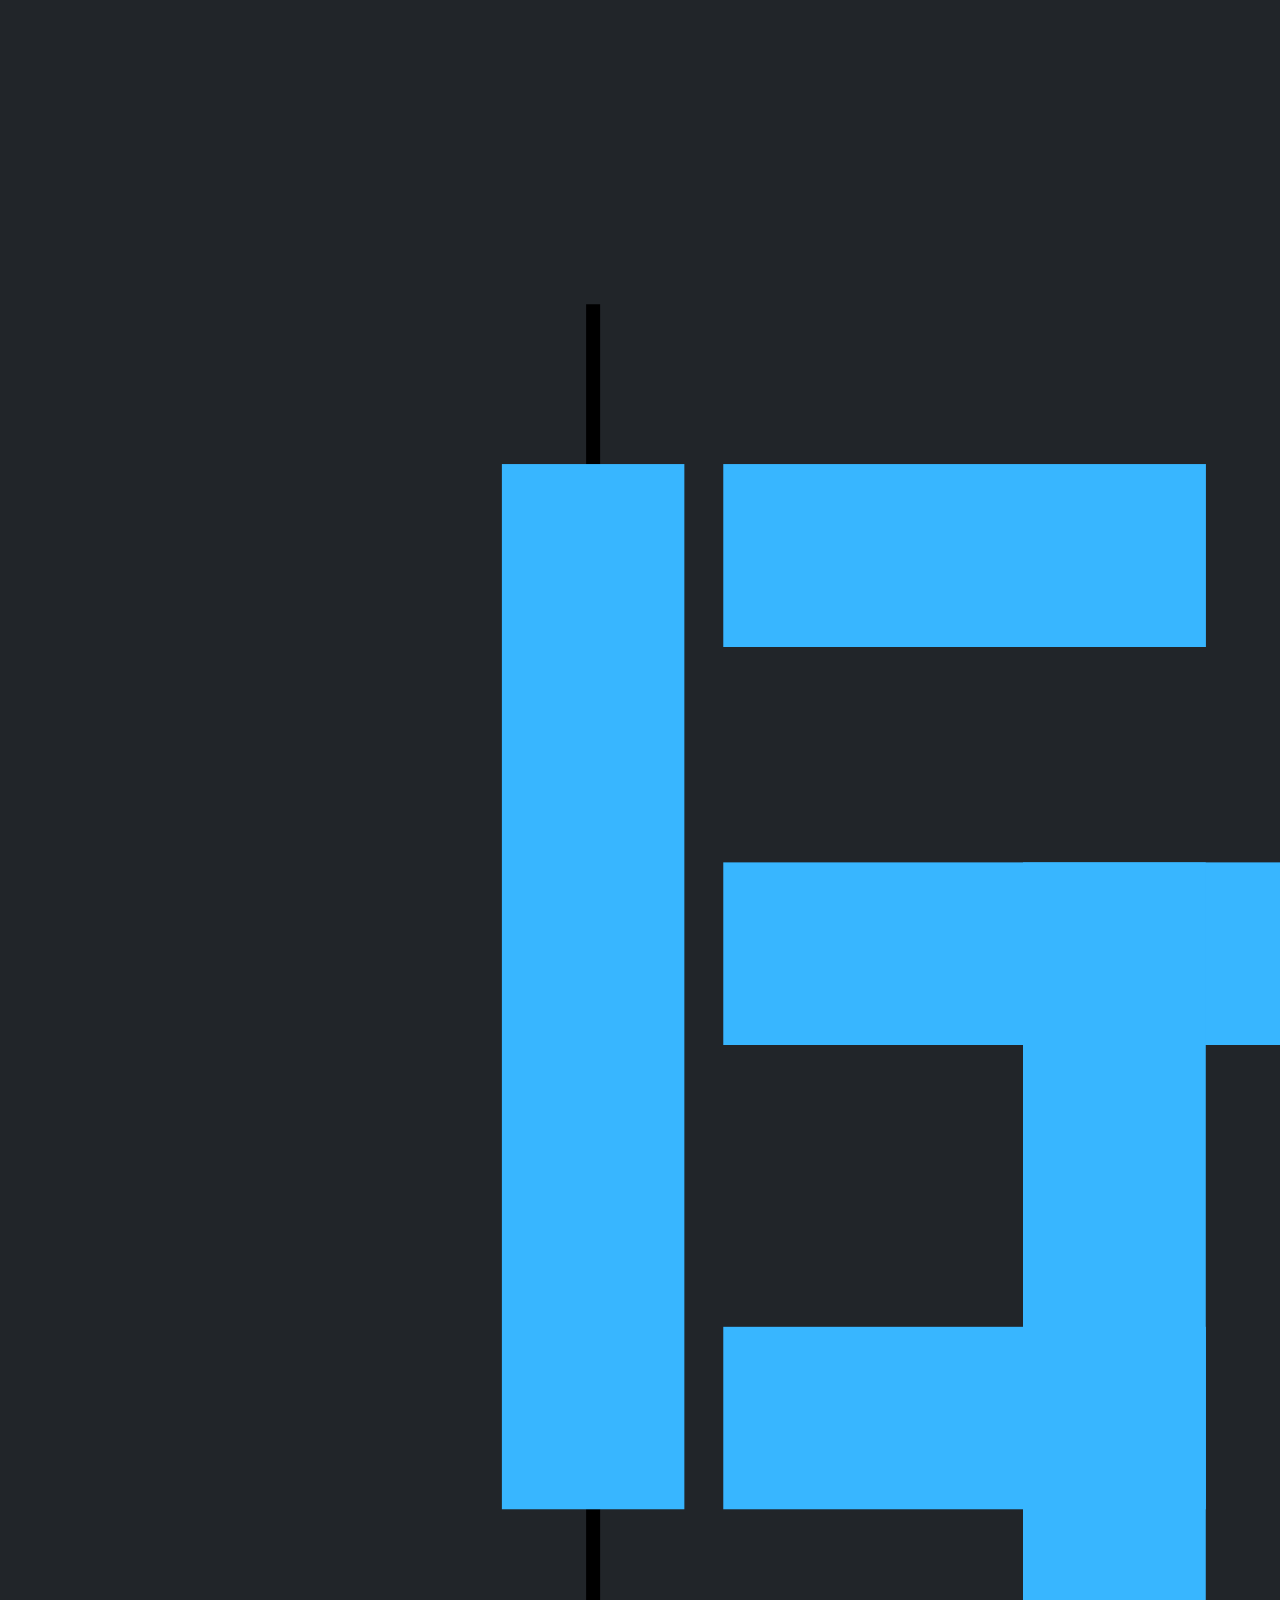
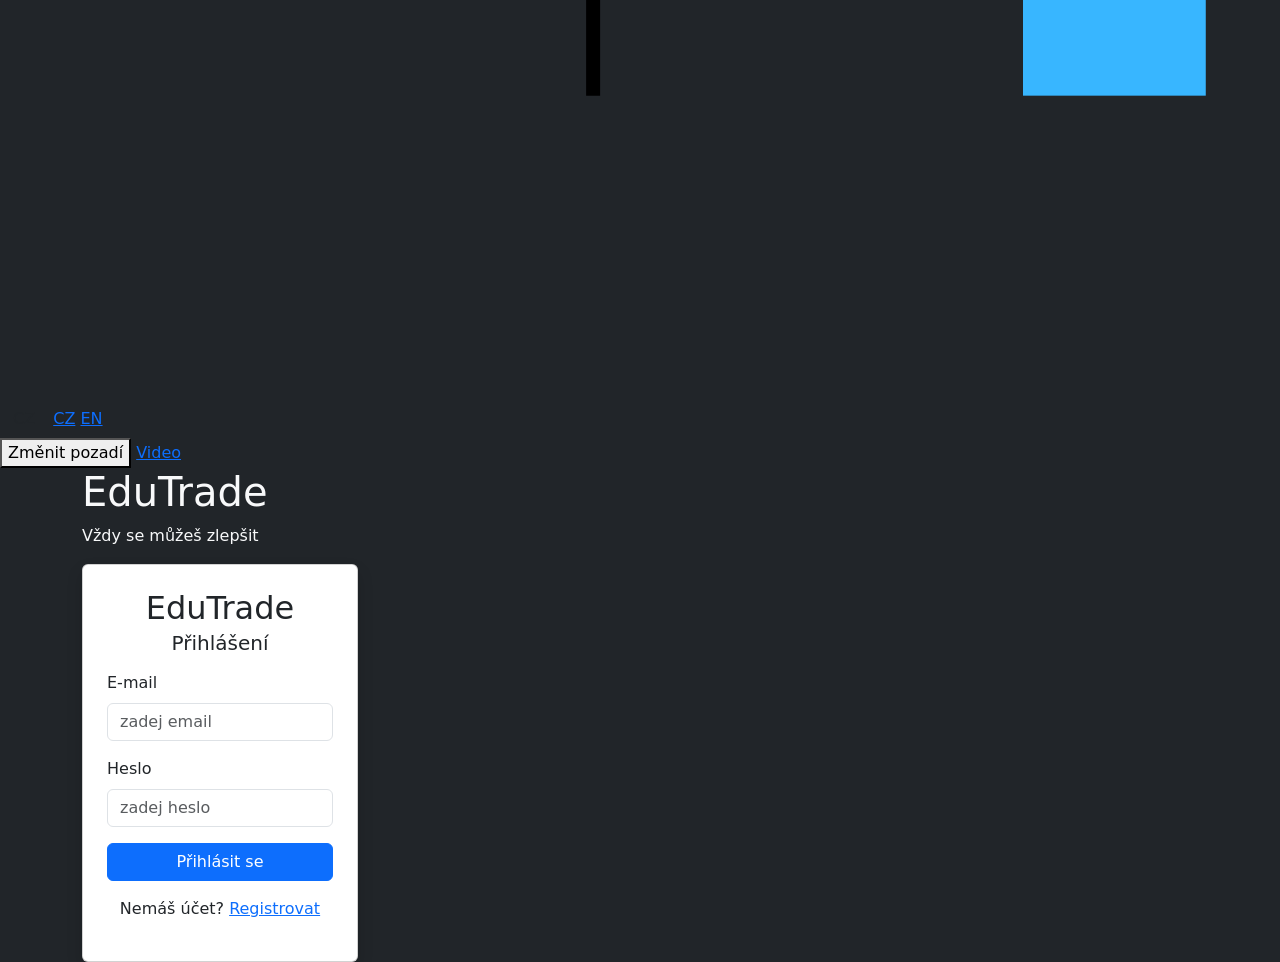
==== index.html @ ebcdc36a "Add files via upload" ====
﻿<!DOCTYPE html>
<html lang="en">
<head>
    <meta charset="UTF-8">
    <meta name="viewport" content="width=device-width, initial-scale=1.0">
    <title>EduTrade - Login</title>
    <link href="https://cdn.jsdelivr.net/npm/bootstrap@5.3.2/dist/css/bootstrap.min.css" rel="stylesheet">
    <link rel="stylesheet" href="css/style.css">
</head>
<body class="bg-dark text-light auth-page">
<div class="auth-brand">
    <img src="img/LOGO%20MP.png" alt="EduTrade logo">
</div>
<div class="auth-toolbar">
    <div class="auth-lang">
        <button type="button" class="btn lang-btn" id="active-lang">CZ</button>
        <a href="#" class="lang-item" data-lang="cz">CZ</a>
        <a href="#" class="lang-item" data-lang="en">EN</a>
    </div>
    <button type="button" class="auth-action-btn" id="authThemeToggle" data-i18n="auth-theme-btn">Změnit pozadí</button>
    <a href="about.html" class="auth-action-btn" data-i18n="auth-about-btn">Návod/Tutoriál</a>
</div>

<div class="auth-overlay"></div>
<div class="container auth-shell d-flex align-items-center">
    <div class="auth-layout">
        <div class="auth-copy">
            <h1 class="auth-hero-title" data-i18n="auth-hero-title">EduTrade</h1>
            <p class="auth-hero-subtitle" data-i18n="auth-hero-subtitle">Vždy se můžeš zlepšit</p>
        </div>

        <div class="card p-4 shadow auth-card" style="width: 100%; max-width: 430px;">
            <h2 class="text-center mb-1">EduTrade</h2>
            <h5 class="text-center mb-3" data-i18n="login-title">Login</h5>
            <form id="loginForm">
                <div class="mb-3">
                    <label for="email" class="form-label" data-i18n="email">Email</label>
                    <input type="email" class="form-control" id="email" data-i18n-placeholder="email-placeholder" placeholder="enter email" required>
                </div>
                <div class="mb-3">
                    <label for="password" class="form-label" data-i18n="password">Password</label>
                    <input type="password" class="form-control" id="password" data-i18n-placeholder="password-placeholder" placeholder="enter password" required>
                </div>
                <button type="submit" class="btn btn-primary w-100" data-i18n="login-btn">Sign in</button>
            </form>
            <p class="mt-3 text-center"><span data-i18n="no-account">No account?</span> <a href="register.html" data-i18n="register-link">Register</a></p>
        </div>
    </div>
</div>
<script src="js/script.js"></script>
<script src="js/auth.js"></script>
</body>
</html>
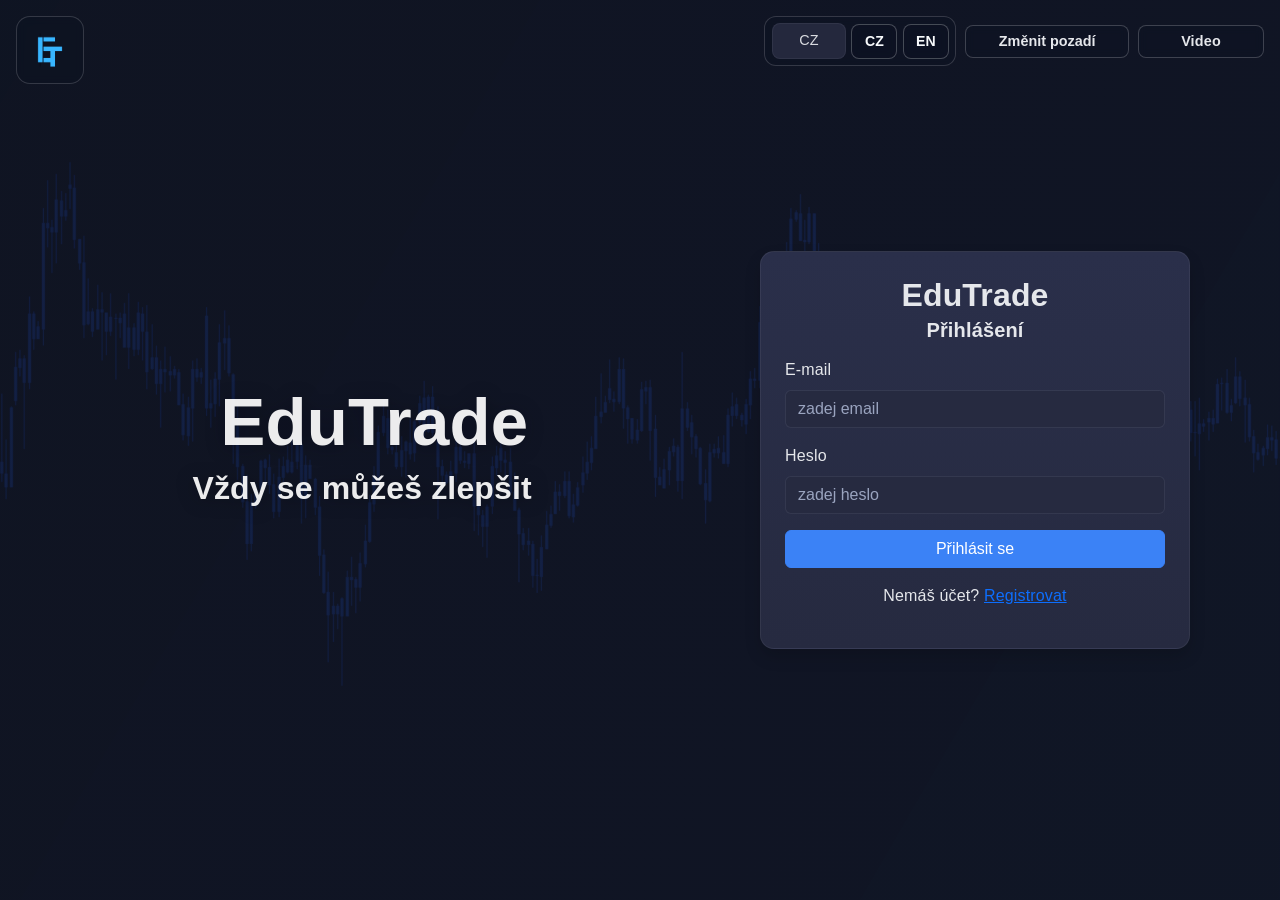
==== commit d251378b: "Update index.html" ====
--- a/index.html
+++ b/index.html
@@ -1,55 +1,55 @@
-﻿<!DOCTYPE html>
-<html lang="en">
-<head>
-    <meta charset="UTF-8">
-    <meta name="viewport" content="width=device-width, initial-scale=1.0">
-    <title>EduTrade - Login</title>
-    <link href="https://cdn.jsdelivr.net/npm/bootstrap@5.3.2/dist/css/bootstrap.min.css" rel="stylesheet">
-    <link rel="stylesheet" href="css/style.css">
-</head>
-<body class="bg-dark text-light auth-page">
-<div class="auth-brand">
-    <img src="img/LOGO%20MP.png" alt="EduTrade logo">
-</div>
-<div class="auth-toolbar">
-    <div class="auth-lang">
-        <button type="button" class="btn lang-btn" id="active-lang">CZ</button>
-        <a href="#" class="lang-item" data-lang="cz">CZ</a>
-        <a href="#" class="lang-item" data-lang="en">EN</a>
-    </div>
-    <button type="button" class="auth-action-btn" id="authThemeToggle" data-i18n="auth-theme-btn">Změnit pozadí</button>
-    <a href="about.html" class="auth-action-btn" data-i18n="auth-about-btn">Návod/Tutoriál</a>
-</div>
-
-<div class="auth-overlay"></div>
-<div class="container auth-shell d-flex align-items-center">
-    <div class="auth-layout">
-        <div class="auth-copy">
-            <h1 class="auth-hero-title" data-i18n="auth-hero-title">EduTrade</h1>
-            <p class="auth-hero-subtitle" data-i18n="auth-hero-subtitle">Vždy se můžeš zlepšit</p>
-        </div>
-
-        <div class="card p-4 shadow auth-card" style="width: 100%; max-width: 430px;">
-            <h2 class="text-center mb-1">EduTrade</h2>
-            <h5 class="text-center mb-3" data-i18n="login-title">Login</h5>
-            <form id="loginForm">
-                <div class="mb-3">
-                    <label for="email" class="form-label" data-i18n="email">Email</label>
-                    <input type="email" class="form-control" id="email" data-i18n-placeholder="email-placeholder" placeholder="enter email" required>
-                </div>
-                <div class="mb-3">
-                    <label for="password" class="form-label" data-i18n="password">Password</label>
-                    <input type="password" class="form-control" id="password" data-i18n-placeholder="password-placeholder" placeholder="enter password" required>
-                </div>
-                <button type="submit" class="btn btn-primary w-100" data-i18n="login-btn">Sign in</button>
-            </form>
-            <p class="mt-3 text-center"><span data-i18n="no-account">No account?</span> <a href="register.html" data-i18n="register-link">Register</a></p>
-        </div>
-    </div>
-</div>
-<script src="js/script.js"></script>
-<script src="js/auth.js"></script>
-</body>
+﻿<!DOCTYPE html>
+<html lang="en">
+<head>
+    <meta charset="UTF-8">
+    <meta name="viewport" content="width=device-width, initial-scale=1.0">
+    <title>EduTrade - Login</title>
+    <link href="https://cdn.jsdelivr.net/npm/bootstrap@5.3.2/dist/css/bootstrap.min.css" rel="stylesheet">
+    <link rel="stylesheet" href="CSS/style.css">
+</head>
+<body class="bg-dark text-light auth-page">
+<div class="auth-brand">
+    <img src="img/LOGO%20MP.png" alt="EduTrade logo">
+</div>
+<div class="auth-toolbar">
+    <div class="auth-lang">
+        <button type="button" class="btn lang-btn" id="active-lang">CZ</button>
+        <a href="#" class="lang-item" data-lang="cz">CZ</a>
+        <a href="#" class="lang-item" data-lang="en">EN</a>
+    </div>
+    <button type="button" class="auth-action-btn" id="authThemeToggle" data-i18n="auth-theme-btn">Změnit pozadí</button>
+    <a href="about.html" class="auth-action-btn" data-i18n="auth-about-btn">Návod/Tutoriál</a>
+</div>
+
+<div class="auth-overlay"></div>
+<div class="container auth-shell d-flex align-items-center">
+    <div class="auth-layout">
+        <div class="auth-copy">
+            <h1 class="auth-hero-title" data-i18n="auth-hero-title">EduTrade</h1>
+            <p class="auth-hero-subtitle" data-i18n="auth-hero-subtitle">Vždy se můžeš zlepšit</p>
+        </div>
+
+        <div class="card p-4 shadow auth-card" style="width: 100%; max-width: 430px;">
+            <h2 class="text-center mb-1">EduTrade</h2>
+            <h5 class="text-center mb-3" data-i18n="login-title">Login</h5>
+            <form id="loginForm">
+                <div class="mb-3">
+                    <label for="email" class="form-label" data-i18n="email">Email</label>
+                    <input type="email" class="form-control" id="email" data-i18n-placeholder="email-placeholder" placeholder="enter email" required>
+                </div>
+                <div class="mb-3">
+                    <label for="password" class="form-label" data-i18n="password">Password</label>
+                    <input type="password" class="form-control" id="password" data-i18n-placeholder="password-placeholder" placeholder="enter password" required>
+                </div>
+                <button type="submit" class="btn btn-primary w-100" data-i18n="login-btn">Sign in</button>
+            </form>
+            <p class="mt-3 text-center"><span data-i18n="no-account">No account?</span> <a href="register.html" data-i18n="register-link">Register</a></p>
+        </div>
+    </div>
+</div>
+<script src="js/script.js"></script>
+<script src="js/auth.js"></script>
+</body>
 </html>
 
 
--- a/CSS/style.css
+++ b/CSS/style.css
@@ -0,0 +1,1509 @@
+﻿@import url("https://fonts.googleapis.com/css2?family=Inter:wght@400;500;600;700;800&display=swap");
+
+:root {
+    --nav-width: 220px;
+    --header-height: 3rem;
+
+    --bg-main: #181a27;
+    --bg-soft: #22253a;
+    --bg-card: #262a40;
+
+    --border: rgba(255,255,255,0.06);
+
+    --text: #e5e7eb;
+    --muted: #9aa4bf;
+
+    --primary: #3b82f6;
+    --success: #22c55e;
+    --danger: #ef4444;
+}
+
+
+body {
+    font-family: "Inter", "Segoe UI", Roboto, sans-serif;
+    font-variant-numeric: tabular-nums;
+    font-feature-settings: "tnum" 1, "lnum" 1;
+    letter-spacing: 0.01em;
+}
+
+h1, h2, h3, h4, h5, h6 {
+    font-weight: 700;
+}
+
+input, select, button, textarea {
+    font: inherit;
+    font-variant-numeric: tabular-nums;
+}
+
+body.bg-dark {
+    background: linear-gradient(180deg, var(--bg-main), var(--bg-soft)) !important;
+    color: var(--text);
+    min-height: 100vh;
+}
+
+
+.header {
+    position: fixed;
+    top: 0;
+    left: 0;
+    width: 100%;
+    height: var(--header-height);
+    display: flex;
+    justify-content: space-between;
+    align-items: center;
+    padding: 0 1rem;
+    background-color: var(--bg-card);
+    z-index: 101;
+    transition: 0.3s;
+}
+
+.header_toggle {
+    color: var(--primary);
+    font-size: 1.5rem;
+    cursor: pointer;
+}
+
+.header_right {
+    display: flex;
+    align-items: center;
+    gap: 10px;
+}
+
+
+.l-navbar {
+    position: fixed;
+    top: var(--header-height);
+    left: -220px;
+    width: var(--nav-width);
+    height: calc(100vh - var(--header-height));
+    background-color: var(--bg-main);
+    padding: 1rem;
+    overflow-y: auto;
+    transition: 0.5s;
+    z-index: 100;
+}
+
+.sidebarshow {
+    left: 0;
+}
+
+
+#body-pd {
+    margin-top: var(--header-height);
+    transition: 0.5s;
+}
+
+.body-pd {
+    padding-left: calc(var(--nav-width) + 1rem);
+}
+
+
+.nav {
+    height: 100%;
+    display: flex;
+    flex-direction: column;
+    justify-content: space-between;
+}
+
+.nav_logo {
+    text-decoration: none;
+    color: var(--muted);
+    display: flex;
+    align-items: center;
+    gap: 8px;
+    padding: 0.5rem 0.55rem;
+    border-radius: 8px;
+    font-weight: bold;
+    font-size: 1.2rem;
+    margin-bottom: 1rem;
+}
+
+.nav_link {
+    text-decoration: none;
+    color: var(--muted);
+    display: flex;
+    align-items: center;
+    gap: 10px;
+    padding: 0.5rem 1rem;
+    border-radius: 8px;
+    transition: all 0.25s ease;
+}
+
+.nav_link:hover {
+    background: rgba(59,130,246,0.15);
+    color: var(--primary);
+}
+
+.nav_link.active {
+    background: rgba(59,130,246,0.18);
+    color: var(--primary);
+}
+
+.nav_icon {
+    font-size: 1.25rem;
+}
+
+
+.card {
+    background: linear-gradient(180deg, #2a2f4a, var(--bg-card));
+    border: 1px solid var(--border);
+    border-radius: 14px;
+    color: var(--text);
+    box-shadow:
+        0 10px 30px rgba(0,0,0,0.35),
+        inset 0 1px 0 rgba(255,255,255,0.04);
+}
+
+.stat-card {
+    padding: 22px;
+    text-align: left;
+}
+
+.stat-card h6 {
+    color: var(--muted);
+    font-size: 13px;
+    letter-spacing: 0.5px;
+    text-transform: uppercase;
+}
+
+.stat-card h4 {
+    margin-top: 4px;
+    font-weight: 600;
+}
+
+.section-card {
+    padding: 22px;
+}
+
+
+.table {
+    margin-bottom: 0;
+    border-collapse: separate;
+    border-spacing: 0 10px;
+    background: transparent !important;
+}
+
+.table-dark {
+    background: transparent !important;
+    color: var(--text);
+}
+
+
+.table thead th {
+    background: transparent !important;
+    border: none;
+    color: var(--muted);
+    font-size: 12px;
+    text-transform: uppercase;
+    letter-spacing: 0.6px;
+    padding: 6px 14px;
+}
+
+
+.table tbody tr {
+    background: rgba(255, 255, 255, 0.035) !important;
+    transition: 0.25s ease;
+    color: inherit;
+}
+
+.table tbody tr:hover {
+    background: rgba(59, 130, 246, 0.1) !important;
+    transform: translateY(-1px);
+}
+
+
+.table tbody td {
+    border: none !important;
+    padding: 14px;
+    font-size: 14px;
+    background: transparent !important;
+    vertical-align: middle;
+}
+
+
+.table tbody tr td:first-child {
+    border-top-left-radius: 10px;
+    border-bottom-left-radius: 10px;
+}
+
+.table tbody tr td:last-child {
+    border-top-right-radius: 10px;
+    border-bottom-right-radius: 10px;
+}
+
+
+.text-success {
+    color: var(--success) !important;
+    font-weight: 600;
+}
+
+.text-danger {
+    color: var(--danger) !important;
+    font-weight: 600;
+}
+
+
+
+.btn-user {
+    background: var(--bg-card);
+    color: var(--text);
+    border: 1px solid var(--border);
+    width: 160px;
+    display: flex;
+    align-items: center;
+    justify-content: center;
+    gap: 8px;
+    padding: 6px 10px;
+    font-size: 14px;
+    border-radius: 8px;
+    transition: 0.3s;
+}
+
+.btn-user img {
+    width: 28px;
+    height: 28px;
+    object-fit: cover;
+    border-radius: 50%;
+}
+
+.btn-user:hover,
+.btn-user:focus {
+    background: rgba(59,130,246,0.15);
+    color: var(--primary);
+    box-shadow: none;
+}
+
+
+.dropdown-menu {
+    background: var(--bg-card) !important;
+    border: 1px solid var(--border);
+    border-radius: 8px;
+    width: 160px !important;
+    padding: 0;
+    margin-top: 0.2rem;
+}
+
+.dropdown-item {
+    color: var(--text);
+    background: transparent;
+    text-align: center;
+    padding: 10px;
+    font-size: 14px;
+    display: flex;
+    justify-content: center;
+    align-items: center;
+    gap: 6px;
+}
+
+.dropdown-item:hover {
+    background: rgba(59,130,246,0.15);
+    color: var(--primary);
+}
+
+.dropdown-divider {
+    border-top: 1px solid var(--border);
+    margin: 0;
+}
+
+
+.lang-switch {
+    display: flex;
+    align-items: center;
+}
+
+.lang-btn {
+    background: var(--bg-card);
+    color: var(--text);
+    border: 1px solid var(--border);
+    border-radius: 8px;
+    padding: 6px 10px;
+    display: flex;
+    align-items: center;
+    gap: 6px;
+    font-size: 14px;
+    transition: 0.3s;
+}
+
+.lang-btn img,
+.lang-item img {
+    width: 22px;
+    height: 14px;
+    object-fit: cover;
+    border-radius: 2px;
+}
+
+
+.calendar-card {
+    background: linear-gradient(180deg, #2a2f4a, var(--bg-card));
+    border: 1px solid var(--border);
+    border-radius: 14px;
+    padding: 22px;
+    color: var(--text);
+    box-shadow:
+        0 10px 30px rgba(0,0,0,0.35),
+        inset 0 1px 0 rgba(255,255,255,0.04);
+}
+
+
+.calendar-header {
+    display: flex;
+    align-items: center;
+    justify-content: space-between;
+    gap: 12px;
+    margin-bottom: 14px;
+}
+
+.calendar-title {
+    font-size: 16px;
+    font-weight: 700;
+    letter-spacing: 0.3px;
+    margin: 0;
+    color: var(--text);
+}
+
+
+.calendar-nav {
+    display: flex;
+    gap: 8px;
+}
+
+.cal-btn {
+    width: 44px;
+    height: 44px;
+    border-radius: 10px;
+    border: 1px solid var(--border);
+    background: rgba(255,255,255,0.03);
+    color: var(--text);
+    display: grid;
+    place-items: center;
+    cursor: pointer;
+    transition: 0.25s ease;
+}
+
+.cal-btn:hover {
+    background: rgba(59,130,246,0.15);
+    color: var(--primary);
+    transform: translateY(-1px);
+}
+
+
+.calendar-weekdays {
+    display: grid;
+    grid-template-columns: repeat(7, 1fr);
+    gap: 10px;
+    margin-bottom: 10px;
+    font-size: 12px;
+    letter-spacing: 0.6px;
+    text-transform: uppercase;
+    color: var(--muted);
+}
+
+.calendar-weekdays div {
+    text-align: center;
+    padding: 6px 0;
+}
+
+
+.calendar-grid {
+    display: grid;
+    grid-template-columns: repeat(7, 1fr);
+    gap: 10px;
+}
+
+.cal-day {
+    min-height: 88px;
+    border-radius: 12px;
+    border: 1px solid var(--border);
+    background: rgba(255,255,255,0.035);
+    padding: 12px 10px 10px;
+    position: relative;
+    overflow: hidden;
+    transition: 0.25s ease;
+    display: flex;
+    flex-direction: column;
+    align-items: center;
+    justify-content: center;
+}
+
+.cal-day:hover {
+    background: rgba(59,130,246,0.10);
+    transform: translateY(-1px);
+}
+
+.cal-day.empty {
+    opacity: 0.20;
+}
+
+
+.cal-day-number {
+    position: absolute;
+    left: 10px;
+    top: 8px;
+    font-size: 12px;
+    font-weight: 700;
+    color: var(--text);
+    opacity: 0.92;
+}
+
+
+.cal-day-value {
+    margin-top: 8px;
+    font-size: 18px;
+    font-weight: 800;
+    letter-spacing: 0.2px;
+    text-align: center;
+    line-height: 1.1;
+}
+
+
+.cal-profit .cal-day-value {
+    color: #22c55e !important;
+    text-shadow: 0 0 12px rgba(34,197,94,0.22);
+}
+
+.cal-loss .cal-day-value {
+    color: #ef4444 !important;
+    text-shadow: 0 0 12px rgba(239,68,68,0.22);
+}
+
+.cal-payout .cal-day-value {
+    color: #3b82f6 !important;
+    text-shadow: 0 0 12px rgba(59,130,246,0.22);
+}
+
+
+.cal-today {
+    border: 1px solid rgba(59,130,246,0.45);
+    box-shadow: 0 0 0 2px rgba(59,130,246,0.18);
+}
+
+
+body.light-mode {
+    --bg-main: #f3f4f6;
+    --bg-soft: #ffffff;
+    --bg-card: #ffffff;
+    --border: rgba(0,0,0,0.12);
+    --text: #1f2937;
+    --muted: #6b7280;
+    --primary: #2563eb;
+    background: #f3f4f6 !important;
+    color: #1f2937 !important;
+}
+
+
+body.light-mode .card, 
+body.light-mode .calendar-card, 
+body.light-mode .soft-card {
+    background: #ffffff !important;
+    box-shadow: 0 4px 20px rgba(0,0,0,0.06) !important;
+    color: #1f2937 !important;
+    border: 1px solid rgba(0,0,0,0.08) !important;
+}
+
+
+body.light-mode .header,
+body.light-mode .l-navbar {
+    background-color: #ffffff !important;
+    border-bottom: 1px solid rgba(0,0,0,0.08);
+    border-right: 1px solid rgba(0,0,0,0.08);
+}
+
+
+body.light-mode .nav_link, 
+body.light-mode .nav_logo,
+body.light-mode .header_toggle,
+body.light-mode .btn-user,
+body.light-mode .lang-btn {
+    color: #374151 !important;
+}
+
+body.light-mode .btn-soft,
+body.light-mode button.pill-btn,
+body.light-mode .btn-outline-danger {
+    color: #1f2937 !important; 
+    background-color: rgba(0,0,0,0.05) !important;
+    border: 1px solid rgba(0,0,0,0.1) !important;
+}
+
+body.light-mode .btn-soft:hover {
+    background-color: rgba(0,0,0,0.1) !important;
+}
+
+body.light-mode .soft-input, 
+body.light-mode .form-control {
+    background-color: #f9fafb !important;
+    color: #1f2937 !important;
+    border: 1px solid #d1d5db !important;
+}
+
+
+body.light-mode .setting-title,
+body.light-mode .soft-label,
+body.light-mode .setting-sub,
+body.light-mode .muted-small,
+body.light-mode h2,
+body.light-mode h5 {
+    color: #1f2937 !important;
+}
+
+body.light-mode .setting-icon {
+    background-color: #f3f4f6 !important;
+    color: #2563eb !important;
+    border: 1px solid rgba(0,0,0,0.05) !important;
+}
+
+
+body.light-mode .dropdown-menu {
+    background-color: #ffffff !important;
+    box-shadow: 0 10px 25px rgba(0,0,0,0.1) !important;
+}
+
+body.light-mode .dropdown-item {
+    color: #1f2937 !important;
+}
+
+
+body.light-mode .soft-divider,
+body.light-mode .dropdown-divider {
+    border-top: 1px solid rgba(0,0,0,0.08) !important;
+}
+
+
+body.light-mode .table tbody tr {
+    background: #ffffff !important;
+    color: #1f2937 !important;
+    border: 1px solid rgba(0,0,0,0.05);
+}
+
+body.bg-dark .form-control,
+body.bg-dark .form-select,
+body.bg-dark .sidebar {
+    background-color: var(--bg-card);
+    color: var(--text);
+    border-color: var(--border);
+}
+
+body.bg-dark .form-control::placeholder {
+    color: var(--muted);
+}
+
+body.light-mode .sidebar {
+    background: #ffffff !important;
+    border-right: 1px solid rgba(0,0,0,0.08) !important;
+}
+
+body.bg-dark .sidebar .nav-link {
+    color: var(--muted);
+}
+
+body.bg-dark .sidebar .nav-link.active,
+body.bg-dark .sidebar .nav-link:hover {
+    color: var(--primary);
+}
+
+body.light-mode .sidebar .nav-link {
+    color: #374151;
+}
+
+body.light-mode .sidebar .nav-link.active,
+body.light-mode .sidebar .nav-link:hover {
+    color: #2563eb;
+}
+
+.btn-primary {
+    background-color: var(--primary);
+    border-color: var(--primary);
+}
+
+.btn-primary:hover,
+.btn-primary:focus {
+    background-color: #2563eb;
+    border-color: #2563eb;
+}
+
+.btn-sync {
+    border: 1px solid var(--primary);
+    background: rgba(59,130,246,0.18);
+    color: #dbeafe;
+    border-radius: 10px;
+    padding: 8px 12px;
+    font-weight: 600;
+}
+
+.btn-sync:hover {
+    background: rgba(59,130,246,0.28);
+}
+
+body.light-mode .btn-sync {
+    background: rgba(37,99,235,0.1);
+    color: #1d4ed8;
+    border-color: #3b82f6;
+}
+
+.muted {
+    color: var(--muted) !important;
+}
+
+
+body.bg-dark .btn-soft {
+    background: rgba(59,130,246,0.22);
+    border: 1px solid rgba(59,130,246,0.6);
+    color: #dbeafe;
+}
+
+body.bg-dark .btn-soft:hover {
+    background: rgba(59,130,246,0.32);
+    color: #eff6ff;
+}
+
+
+.stats-topbar {
+    display: flex;
+    justify-content: space-between;
+    align-items: center;
+    gap: 14px;
+    flex-wrap: wrap;
+}
+
+.stats-topbar h2 {
+    margin: 0;
+}
+
+.stats-range {
+    font-size: 0.92rem;
+    color: var(--muted) !important;
+    margin-top: 4px;
+}
+
+.stats-grid {
+    display: grid;
+    grid-template-columns: repeat(4, minmax(150px, 1fr));
+    gap: 12px;
+}
+
+.stat-box {
+    background: rgba(255,255,255,0.04);
+    border: 1px solid var(--border);
+    border-radius: 12px;
+    padding: 14px;
+}
+
+.stat-box .label {
+    color: var(--muted);
+    font-size: 0.8rem;
+    text-transform: uppercase;
+    letter-spacing: 0.5px;
+}
+
+.stat-box .value {
+    margin: 8px 0 0;
+    font-size: 1.05rem;
+    font-weight: 700;
+    color: var(--text);
+}
+
+@media (max-width: 992px) {
+    .stats-grid {
+        grid-template-columns: repeat(2, minmax(150px, 1fr));
+    }
+}
+
+@media (max-width: 576px) {
+    .stats-grid {
+        grid-template-columns: 1fr;
+    }
+}
+
+
+.table {
+    color: var(--text) !important;
+    --bs-table-color: var(--text);
+    --bs-table-bg: transparent;
+    --bs-table-border-color: transparent;
+}
+
+.table thead th,
+.table tbody td {
+    color: var(--text) !important;
+}
+
+.table tbody tr {
+    border: 1px solid rgba(255,255,255,0.12);
+}
+
+body.light-mode .table tbody tr {
+    border: 1px solid rgba(15,23,42,0.14) !important;
+    box-shadow: 0 1px 0 rgba(15,23,42,0.04);
+}
+
+body.light-mode .stat-box {
+    background: #ffffff;
+    border: 1px solid rgba(15,23,42,0.12);
+}
+
+.info-tip {
+    margin-left: 6px;
+    font-size: 0.9rem;
+    color: var(--muted);
+    cursor: help;
+    vertical-align: middle;
+}
+
+.info-tip:hover {
+    color: var(--primary);
+}
+
+.cal-day-badge {
+    position: absolute;
+    right: 8px;
+    top: 8px;
+    font-size: 10px;
+    font-weight: 700;
+    color: var(--text);
+    background: rgba(59,130,246,0.22);
+    border: 1px solid rgba(59,130,246,0.4);
+    border-radius: 999px;
+    padding: 2px 7px;
+}
+
+.cal-day-dot {
+    position: absolute;
+    left: 10px;
+    bottom: 10px;
+    width: 7px;
+    height: 7px;
+    border-radius: 50%;
+    background: currentColor;
+    opacity: 0.85;
+}
+
+.cal-heat-1 { box-shadow: inset 0 0 0 1px rgba(59,130,246,0.18); }
+.cal-heat-2 { box-shadow: inset 0 0 0 1px rgba(59,130,246,0.28), 0 8px 18px rgba(59,130,246,0.12); }
+.cal-heat-3 { box-shadow: inset 0 0 0 1px rgba(59,130,246,0.42), 0 10px 22px rgba(59,130,246,0.2); }
+
+.cal-profit .cal-day-dot { color: var(--success); }
+.cal-loss .cal-day-dot { color: var(--danger); }
+.cal-payout .cal-day-dot { color: var(--primary); }
+
+body.light-mode .cal-day-badge {
+    background: rgba(37,99,235,0.12);
+    border-color: rgba(37,99,235,0.28);
+    color: #1d4ed8;
+}
+
+
+
+
+.trade-side {
+    display: inline-flex;
+    align-items: center;
+    gap: 4px;
+    padding: 3px 9px;
+    border-radius: 999px;
+    font-size: 12px;
+    font-weight: 700;
+    letter-spacing: 0.2px;
+}
+
+.trade-side-long {
+    color: #059669;
+    background: rgba(16,185,129,0.16);
+    border: 1px solid rgba(16,185,129,0.36);
+}
+
+.trade-side-short {
+    color: #e11d48;
+    background: rgba(244,63,94,0.15);
+    border: 1px solid rgba(244,63,94,0.36);
+}
+
+.trade-pl { display: inline-flex; justify-content: center; align-items: center; min-width: 92px; text-align: center; font-weight: 800; letter-spacing: 0.25px; font-variant-numeric: tabular-nums; }
+
+.trade-pl-win { color: #22c55e !important; background: rgba(34,197,94,0.14); border: 1px solid rgba(34,197,94,0.34); border-radius: 8px; padding: 3px 8px; text-shadow: 0 0 10px rgba(34,197,94,0.2); }
+.trade-pl-loss { color: #ef4444 !important; background: rgba(239,68,68,0.14); border: 1px solid rgba(239,68,68,0.34); border-radius: 8px; padding: 3px 8px; text-shadow: 0 0 10px rgba(239,68,68,0.2); }
+
+.trade-row-win {
+    box-shadow: inset 3px 0 0 rgba(34,197,94,0.7);
+}
+
+.trade-row-loss {
+    box-shadow: inset 3px 0 0 rgba(239,68,68,0.7);
+}
+
+body.light-mode .trade-side-long {
+    color: #166534;
+    background: rgba(34,197,94,0.14);
+}
+
+body.light-mode .trade-side-short {
+    color: #991b1b;
+    background: rgba(239,68,68,0.13);
+}
+
+.closed-table-wrap {
+    width: 100%;
+    overflow-x: auto;
+    -webkit-overflow-scrolling: touch;
+}
+
+.closed-table-wrap table {
+    width: 100%;
+}
+
+@media (max-width: 992px) {
+    .l-navbar {
+        width: min(82vw, 280px);
+        left: min(-82vw, -280px);
+    }
+
+    .body-pd {
+        padding-left: 0 !important;
+    }
+
+    #body-pd {
+        padding: 1rem !important;
+    }
+
+    .header {
+        padding: 0 0.75rem;
+    }
+
+    .header_right {
+        gap: 8px;
+        flex-wrap: wrap;
+        justify-content: flex-end;
+    }
+
+    .header_right .btn-group {
+        width: auto !important;
+    }
+
+    .btn-user {
+        width: auto;
+        min-width: 130px;
+    }
+
+    .lang-btn {
+        min-width: 76px;
+        justify-content: center;
+    }
+
+    .stat-card,
+    .section-card {
+        padding: 16px;
+    }
+
+    .setting-row {
+        flex-direction: column;
+        align-items: flex-start;
+        gap: 12px;
+    }
+
+    .setting-left {
+        width: 100%;
+    }
+
+    .setting-row > select,
+    .setting-row > .form-check,
+    .setting-row > .btn {
+        width: 100%;
+        max-width: 100% !important;
+    }
+
+    .settings-wrap {
+        padding: 0 0.2rem;
+    }
+
+    .trade-pl {
+        min-width: 80px;
+    }
+
+    .closed-table-wrap table {
+        min-width: 860px;
+    }
+}
+
+@media (max-width: 768px) {
+    #body-pd {
+        margin-top: calc(var(--header-height) + 6px);
+        padding: 0.9rem !important;
+    }
+
+    .header {
+        height: auto;
+        min-height: var(--header-height);
+        padding: 0.5rem 0.75rem;
+    }
+
+    .header_right {
+        width: 100%;
+        justify-content: flex-end;
+    }
+
+    .calendar-grid {
+        gap: 6px;
+    }
+
+    .cal-day {
+        min-height: 74px;
+        padding: 10px 8px 8px;
+    }
+
+    .cal-day-value {
+        font-size: 16px;
+    }
+
+    .cal-day-badge {
+        font-size: 9px;
+        padding: 2px 6px;
+    }
+
+    .table thead th,
+    .table tbody td {
+        padding: 10px 8px;
+        font-size: 12px;
+    }
+
+    .stats-grid {
+        grid-template-columns: repeat(2, minmax(130px, 1fr));
+    }
+}
+
+@media (max-width: 576px) {
+    #body-pd {
+        padding: 0.75rem !important;
+    }
+
+    .row.text-center > [class*='col-'] {
+        margin-bottom: 0.75rem;
+    }
+
+    .btn-user {
+        font-size: 13px;
+        padding: 5px 8px;
+        min-width: 118px;
+    }
+
+    .lang-btn {
+        font-size: 13px;
+        padding: 5px 8px;
+    }
+
+    .calendar-weekdays {
+        gap: 4px;
+        font-size: 11px;
+    }
+
+    .cal-day {
+        min-height: 68px;
+        border-radius: 10px;
+    }
+
+    .cal-day-number {
+        font-size: 11px;
+    }
+
+    .cal-day-value {
+        font-size: 14px;
+    }
+
+    .stats-grid {
+        grid-template-columns: 1fr;
+    }
+
+    .closed-table-wrap table {
+        min-width: 760px;
+    }
+
+    .trade-pl {
+        min-width: 72px;
+    }
+}
+
+@media (max-width: 992px) {
+    .l-navbar.sidebarshow {
+        left: 0 !important;
+    }
+}
+
+.nav_logo-img {
+    width: 56px;
+    height: 56px;
+    object-fit: contain;
+    border-radius: 8px;
+    transform: translateY(2px);
+}
+
+@media (max-width: 576px) {
+    .nav_logo-img {
+    width: 56px;
+    height: 56px;
+    object-fit: contain;
+    border-radius: 8px;
+    transform: translateY(2px);
+}
+}
+
+
+
+.auth-logo { width: 72px; height: 72px; object-fit: contain; border-radius: 12px; display: block; margin: 0 auto 10px; }
+@media (max-width: 576px) { .auth-logo { width: 58px; height: 58px; } }
+
+
+.nav_logo-name { line-height: 1; }
+
+.auth-card { position: relative; }
+.auth-logo-corner {
+    position: absolute;
+    top: 12px;
+    right: 12px;
+    width: 46px;
+    height: 46px;
+    object-fit: contain;
+    border-radius: 10px;
+    opacity: 0.9;
+}
+@media (max-width: 576px) { .auth-logo-corner { width: 38px; height: 38px; top: 10px; right: 10px; } }
+
+.auth-page {
+    position: relative;
+    min-height: 100vh;
+    background: transparent !important;
+    overflow: hidden;
+}
+
+body.auth-page::before {
+    content: "";
+    position: fixed;
+    inset: 0;
+    z-index: -1;
+    background-image: url("../img/Banner dark.png");
+    background-size: cover;
+    background-position: center;
+    background-repeat: no-repeat;
+}
+
+body.light-mode.auth-page::before {
+    background-image: url("../img/Banner light.png");
+}
+
+.auth-overlay {
+    position: fixed;
+    inset: 0;
+    background: linear-gradient(120deg, rgba(9,12,24,0.18), rgba(18,25,44,0.12));
+    z-index: 0;
+}
+
+body.light-mode.auth-page .auth-overlay {
+    background: linear-gradient(120deg, rgba(255,255,255,0.10), rgba(241,245,249,0.08));
+}
+
+.auth-shell {
+    position: relative;
+    z-index: 1;
+    min-height: 100vh;
+    padding: 1.25rem;
+}
+
+.auth-layout {
+    width: 100%;
+    max-width: 1240px;
+    margin: 0 auto;
+    display: flex;
+    align-items: center;
+    justify-content: center;
+    gap: clamp(2.2rem, 6vw, 6rem);
+}
+
+.auth-copy {
+    flex: 1 1 0;
+    max-width: 560px;
+    margin-left: clamp(2.5rem, 8vw, 7rem);
+    margin-right: clamp(0.5rem, 2vw, 1.5rem);
+    color: rgba(255, 255, 255, 0.92);
+    text-shadow: 0 2px 18px rgba(2, 6, 23, 0.35);
+}
+
+.auth-hero-title {
+    margin: 0;
+    padding-left: clamp(1.1rem, 2.2vw, 2rem);
+    font-size: clamp(2.8rem, 7vw, 4.2rem);
+    font-weight: 800;
+    line-height: 1.02;
+    letter-spacing: 0.2px;
+}
+
+.auth-hero-subtitle {
+    margin: 0.45rem 0 0;
+    font-size: clamp(1.2rem, 2.5vw, 2rem);
+    font-weight: 700;
+}
+
+body.light-mode.auth-page .auth-copy {
+    color: rgba(15, 23, 42, 0.92);
+    text-shadow: 0 1px 8px rgba(255, 255, 255, 0.35);
+}
+
+.auth-toolbar {
+    position: fixed;
+    top: 1rem;
+    right: 1rem;
+    z-index: 3;
+    display: flex;
+    align-items: center;
+    gap: 0.55rem;
+    flex-wrap: nowrap;
+}
+
+.auth-lang {
+    display: flex;
+    align-items: center;
+    gap: 0.35rem;
+    padding: 0.4rem;
+    min-width: 186px;
+    border-radius: 12px;
+    background: rgba(13, 19, 35, 0.55);
+    border: 1px solid rgba(255, 255, 255, 0.16);
+    backdrop-filter: blur(4px);
+}
+
+body.light-mode.auth-page .auth-lang {
+    background: rgba(255, 255, 255, 0.72);
+    border: 1px solid rgba(15, 23, 42, 0.14);
+}
+
+.auth-lang .lang-btn {
+    padding: 6px 10px;
+    width: 74px;
+    font-size: 0.9rem;
+    justify-content: center;
+    pointer-events: none;
+    opacity: 0.95;
+}
+
+.auth-lang-list {
+    display: flex;
+    gap: 0.35rem;
+    align-items: center;
+    flex-wrap: wrap;
+}
+
+.auth-lang-list .lang-item {
+    text-decoration: none;
+    color: #e5e7eb;
+    border: 1px solid rgba(255, 255, 255, 0.2);
+    border-radius: 8px;
+    padding: 4px 8px;
+    font-weight: 600;
+    font-size: 0.82rem;
+}
+
+.auth-lang-list .lang-item:hover {
+    color: #ffffff;
+    border-color: rgba(255, 255, 255, 0.45);
+    background: rgba(59, 130, 246, 0.25);
+}
+
+.auth-lang > .lang-item {
+    text-decoration: none;
+    color: #f8fafc;
+    border: 1px solid rgba(255, 255, 255, 0.24);
+    border-radius: 8px;
+    padding: 6px 10px;
+    width: 46px;
+    text-align: center;
+    font-weight: 700;
+    font-size: 0.88rem;
+    background: rgba(13, 19, 35, 0.55);
+    backdrop-filter: blur(4px);
+}
+
+.auth-lang > .lang-item:hover {
+    color: #ffffff;
+    border-color: rgba(255, 255, 255, 0.45);
+    background: rgba(59, 130, 246, 0.25);
+}
+
+body.light-mode.auth-page .auth-lang-list .lang-item {
+    color: #111827;
+    border-color: rgba(15, 23, 42, 0.2);
+}
+
+body.light-mode.auth-page .auth-lang-list .lang-item:hover {
+    color: #0f172a;
+    border-color: rgba(15, 23, 42, 0.45);
+    background: rgba(37, 99, 235, 0.14);
+}
+
+body.light-mode.auth-page .auth-lang > .lang-item {
+    color: #111827;
+    border-color: rgba(15, 23, 42, 0.2);
+    background: rgba(255, 255, 255, 0.72);
+}
+
+body.light-mode.auth-page .auth-lang > .lang-item:hover {
+    color: #0f172a;
+    border-color: rgba(15, 23, 42, 0.45);
+    background: rgba(37, 99, 235, 0.14);
+}
+
+.auth-action-btn {
+    text-decoration: none;
+    color: #e5e7eb;
+    border: 1px solid rgba(255, 255, 255, 0.2);
+    border-radius: 8px;
+    padding: 7px 11px;
+    font-weight: 600;
+    font-size: 0.9rem;
+    background: rgba(13, 19, 35, 0.55);
+    backdrop-filter: blur(4px);
+    line-height: 1.2;
+    white-space: nowrap;
+    display: inline-flex;
+    align-items: center;
+    justify-content: center;
+}
+
+#authThemeToggle {
+    width: 164px;
+}
+
+.auth-toolbar .auth-action-btn[href="about.html"] {
+    width: 126px;
+}
+
+.auth-action-btn:hover {
+    color: #ffffff;
+    border-color: rgba(255, 255, 255, 0.45);
+    background: rgba(59, 130, 246, 0.25);
+}
+
+body.light-mode.auth-page .auth-action-btn {
+    color: #111827;
+    border-color: rgba(15, 23, 42, 0.2);
+    background: rgba(255, 255, 255, 0.72);
+}
+
+body.light-mode.auth-page .auth-action-btn:hover {
+    color: #0f172a;
+    border-color: rgba(15, 23, 42, 0.45);
+    background: rgba(37, 99, 235, 0.14);
+}
+
+.auth-brand {
+    position: fixed;
+    top: 1rem;
+    left: 1rem;
+    z-index: 2;
+    display: inline-flex;
+    align-items: center;
+    justify-content: center;
+    width: 68px;
+    height: 68px;
+    border-radius: 14px;
+    background: rgba(13, 19, 35, 0.65);
+    border: 1px solid rgba(255, 255, 255, 0.16);
+    backdrop-filter: blur(4px);
+    pointer-events: none;
+}
+
+body.light-mode.auth-page .auth-brand {
+    background: rgba(255, 255, 255, 0.72);
+    border: 1px solid rgba(15, 23, 42, 0.16);
+}
+
+.auth-brand img {
+    width: 48px;
+    height: 48px;
+    object-fit: contain;
+}
+
+.auth-close-btn {
+    position: fixed;
+    top: 1rem;
+    right: 1rem;
+    z-index: 3;
+    width: 42px;
+    height: 42px;
+    border-radius: 10px;
+    text-decoration: none;
+    display: inline-flex;
+    align-items: center;
+    justify-content: center;
+    font-size: 1.55rem;
+    line-height: 1;
+    color: #f8fafc;
+    background: rgba(13, 19, 35, 0.55);
+    border: 1px solid rgba(255, 255, 255, 0.22);
+    backdrop-filter: blur(4px);
+}
+
+.auth-close-btn:hover {
+    color: #ffffff;
+    border-color: rgba(255, 255, 255, 0.45);
+    background: rgba(59, 130, 246, 0.25);
+}
+
+body.light-mode.auth-page .auth-close-btn {
+    color: #111827;
+    border-color: rgba(15, 23, 42, 0.2);
+    background: rgba(255, 255, 255, 0.72);
+}
+
+body.light-mode.auth-page .auth-close-btn:hover {
+    color: #0f172a;
+    border-color: rgba(15, 23, 42, 0.45);
+    background: rgba(37, 99, 235, 0.14);
+}
+
+.auth-subtitle {
+    color: rgba(229, 231, 235, 0.84);
+    font-size: 0.9rem;
+}
+
+@media (max-width: 576px) {
+    .auth-toolbar {
+        right: 0.65rem;
+        top: 0.7rem;
+        gap: 0.35rem;
+        flex-wrap: nowrap;
+        justify-content: flex-end;
+    }
+
+    .auth-lang {
+        padding: 0.28rem;
+    }
+
+    .auth-lang .lang-btn,
+    .auth-lang > .lang-item,
+    .auth-action-btn {
+        font-size: 0.8rem;
+        padding: 5px 7px;
+    }
+
+    .auth-lang {
+        min-width: 170px;
+    }
+
+    #authThemeToggle {
+        width: 136px;
+    }
+
+    .auth-toolbar .auth-action-btn[href="about.html"] {
+        width: 108px;
+    }
+
+    .auth-brand {
+        width: 58px;
+        height: 58px;
+        top: 0.75rem;
+        left: 0.75rem;
+    }
+
+    .auth-brand img {
+        width: 40px;
+        height: 40px;
+    }
+
+    .auth-shell {
+        padding: 0.9rem;
+    }
+}
+
+@media (max-width: 992px) {
+    .auth-layout {
+        flex-direction: column;
+        justify-content: center;
+        gap: 1.25rem;
+    }
+
+    .auth-copy {
+        width: 100%;
+        text-align: center;
+        max-width: 680px;
+        margin-top: 2.5rem;
+        margin-left: 0;
+        margin-right: 0;
+    }
+
+    .auth-hero-title {
+        padding-left: 0;
+    }
+}
+.journal-upload-box {
+    border: 1px dashed rgba(148, 163, 184, 0.35);
+    border-radius: 14px;
+    padding: 14px;
+    background: rgba(15, 23, 42, 0.18);
+}
+
+.journal-file-status {
+    color: #a9b3c9 !important;
+}
+
+.journal-upload-actions {
+    display: grid;
+    grid-template-columns: 1fr 1fr;
+    gap: 10px;
+}
+
+.journal-btn {
+    border-radius: 10px;
+    padding: 10px 12px;
+    font-weight: 700;
+    transition: transform 0.18s ease, box-shadow 0.18s ease, background-color 0.18s ease;
+}
+
+.journal-btn:hover {
+    transform: translateY(-1px);
+}
+
+.journal-btn-secondary {
+    color: #dbeafe;
+    border: 1px solid rgba(59, 130, 246, 0.6);
+    background: rgba(37, 99, 235, 0.14);
+}
+
+.journal-btn-secondary:hover {
+    color: #eff6ff;
+    background: rgba(37, 99, 235, 0.24);
+    box-shadow: 0 8px 18px rgba(37, 99, 235, 0.24);
+}
+
+.journal-btn-primary {
+    color: #f8fbff;
+    border: 1px solid rgba(59, 130, 246, 0.65);
+    background: linear-gradient(180deg, #3b82f6, #2563eb);
+}
+
+.journal-btn-primary:hover {
+    color: #ffffff;
+    background: linear-gradient(180deg, #4f8ff8, #2f6ff0);
+    box-shadow: 0 10px 22px rgba(37, 99, 235, 0.35);
+}
+
+body.light-mode .journal-upload-box {
+    border-color: rgba(15, 23, 42, 0.2);
+    background: rgba(255, 255, 255, 0.84);
+}
+
+body.light-mode .journal-file-status {
+    color: #475569 !important;
+}
+
+body.light-mode .journal-btn-secondary {
+    color: #1d4ed8;
+    border-color: rgba(37, 99, 235, 0.45);
+    background: rgba(37, 99, 235, 0.08);
+}
+
+body.light-mode .journal-btn-secondary:hover {
+    color: #1e40af;
+    background: rgba(37, 99, 235, 0.16);
+}
+
+@media (max-width: 700px) {
+    .journal-upload-actions {
+        grid-template-columns: 1fr;
+    }
+}
